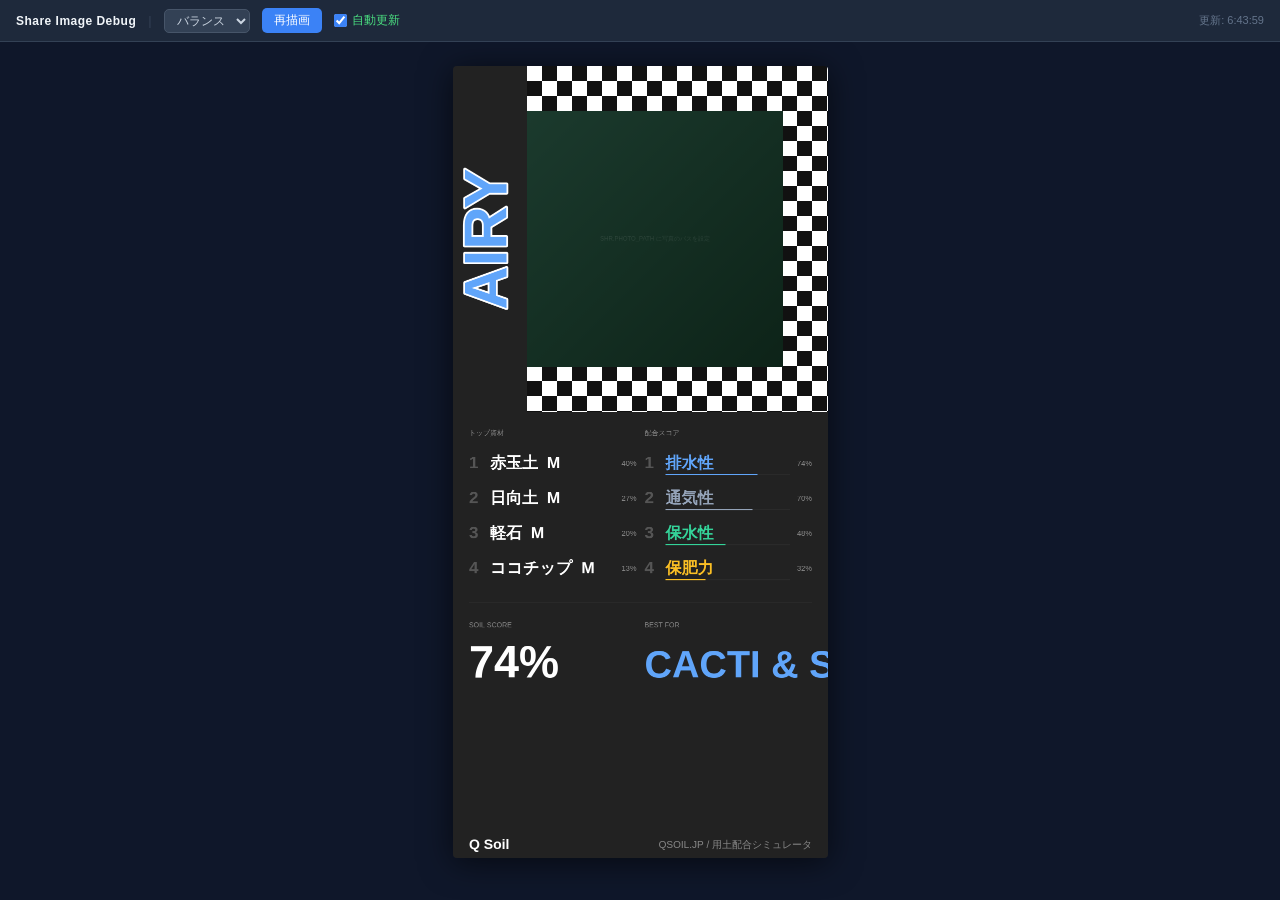
==== debug-share-image.html @ 94ed3145 "共有画像をSpotify Wrappedスタイルに全面刷新 - 750×1583px (9:19) のキャンバスに変更 - 植物写真 + 市松模様ボーダー（左ストリップ除く3辺・3セル厚）をメインビジ" ====
<!DOCTYPE html>
<html lang="ja">
<head>
  <meta charset="UTF-8">
  <title>Share Image Debug</title>
  <link rel="stylesheet" href="css/debug-share-image.css">
</head>
<body>

<div id="toolbar">
  <span class="title">Share Image Debug</span>
  <span class="sep">|</span>

  <select id="preset-select">
    <option value="balance">バランス</option>
    <option value="drainage">排水重視</option>
    <option value="water">保水重視</option>
    <option value="nutrient">保肥重視</option>
  </select>

  <button class="btn" id="redraw-btn">再描画</button>

  <label id="watch-label" class="active">
    <input type="checkbox" id="auto-watch" checked>
    自動更新
  </label>

  <span id="status">初期化中…</span>
</div>

<div id="preview-area">
  <img id="preview-img" src="" alt="share image preview">
  <p id="preview-placeholder">描画中...</p>
</div>

<!-- 必要最小限のスクリプト（simulation不要） -->
<script src="js/materials.js"></script>
<script src="js/commercial_soils.js"></script>
<script src="js/state.js"></script>
<script src="js/analysis.js"></script>
<script src="js/score-engine.js"></script>
<script src="js/share-image.js"></script>

<script>
  // share-image.js が内部で呼ぶ可能性のあるスタブ
  function showToast(msg) { setStatus(msg, false); }

  // ── 状態管理 ──
  const statusEl      = document.getElementById('status');
  const imgEl         = document.getElementById('preview-img');
  const placeholderEl = document.getElementById('preview-placeholder');
  const redrawBtn     = document.getElementById('redraw-btn');
  const presetSelect  = document.getElementById('preset-select');
  const watchCheck    = document.getElementById('auto-watch');
  const watchLabel    = document.getElementById('watch-label');

  function setStatus(msg, isError = false) {
    statusEl.textContent = msg;
    statusEl.className   = isError ? 'error' : '';
  }

  // ── プリセットデータ適用 ──
  function applyPreset(key) {
    const preset = PRESETS[key] ?? PRESETS.balance;
    objectTypes.forEach(t => { t.weight = preset[t.id] ?? 0; });
  }

  // ── 描画 ──
  async function render() {
    redrawBtn.disabled    = true;
    redrawBtn.textContent = '描画中…';
    placeholderEl.hidden  = false;
    imgEl.src             = '';

    try {
      const canvas = await buildShareCanvas();
      const dataUrl = canvas.toDataURL('image/png');
      imgEl.src = dataUrl;
      placeholderEl.hidden = true;
      setStatus('更新: ' + new Date().toLocaleTimeString('ja-JP'));
    } catch (e) {
      const msg = e.message === 'no-mats' ? '配合データがありません' : 'エラー: ' + e.message;
      setStatus(msg, true);
      console.error('[debug-share] render error:', e);
    } finally {
      redrawBtn.disabled    = false;
      redrawBtn.textContent = '再描画';
    }
  }

  // ── share-image.js の変更監視 ──
  // HEAD リクエストで Last-Modified / ETag をポーリング。変更検知でリロード。
  let lastModifiedVal = null;
  let watchTimer = null;

  async function checkFileChange() {
    try {
      const res = await fetch('js/share-image.js?_=' + Date.now(), {
        method: 'HEAD',
        cache:  'no-store',
      });
      const sig = res.headers.get('last-modified') || res.headers.get('etag') || null;
      if (sig === null) {
        // ヘッダーが取れない環境（file://など）は監視を無効化
        setStatus('自動更新非対応（ローカルサーバーが必要）');
        stopWatch();
        return;
      }
      if (lastModifiedVal !== null && sig !== lastModifiedVal) {
        setStatus('変更を検知 → リロード中...');
        location.reload();
      }
      lastModifiedVal = sig;
    } catch (_) {}
  }

  function startWatch() {
    watchTimer = setInterval(checkFileChange, 1000);
    watchLabel.classList.add('active');
  }
  function stopWatch() {
    clearInterval(watchTimer);
    watchTimer = null;
    watchLabel.classList.remove('active');
    watchCheck.checked = false;
  }

  // ── イベント ──
  redrawBtn.addEventListener('click', render);

  presetSelect.addEventListener('change', () => {
    applyPreset(presetSelect.value);
    render();
  });

  watchCheck.addEventListener('change', () => {
    watchCheck.checked ? startWatch() : stopWatch();
  });

  // ── 初期化 ──
  applyPreset(presetSelect.value);
  render();
  startWatch();
</script>
</body>
</html>
---- css/debug-share-image.css ----
*, *::before, *::after { box-sizing: border-box; margin: 0; padding: 0; }

body {
  background: #0F172A;
  color: #CBD5E1;
  font-family: "Hiragino Sans", "Yu Gothic", "Meiryo", sans-serif;
  font-size: 13px;
  display: flex;
  flex-direction: column;
  height: 100dvh;
  overflow: hidden;
}

/* ── ツールバー ── */
#toolbar {
  flex-shrink: 0;
  display: flex;
  align-items: center;
  gap: 12px;
  padding: 8px 16px;
  background: #1E293B;
  border-bottom: 1px solid #334155;
}
#toolbar .title {
  font-weight: 600;
  color: #F1F5F9;
  letter-spacing: .04em;
  font-size: 12px;
}
#toolbar .sep { color: #334155; }

/* プリセット選択 */
#preset-select {
  background: #334155;
  color: #CBD5E1;
  border: 1px solid #475569;
  border-radius: 5px;
  padding: 3px 8px;
  font-size: 12px;
  font-family: inherit;
  cursor: pointer;
}
#preset-select:focus { outline: none; border-color: #64748B; }

/* ボタン共通 */
.btn {
  padding: 4px 12px;
  border: none;
  border-radius: 5px;
  font-size: 12px;
  font-family: inherit;
  cursor: pointer;
}
#redraw-btn { background: #3B82F6; color: #fff; }
#redraw-btn:hover { background: #2563EB; }
#redraw-btn:disabled { background: #475569; cursor: default; }

/* 自動監視トグル */
#watch-label {
  display: flex;
  align-items: center;
  gap: 5px;
  cursor: pointer;
  color: #94A3B8;
  font-size: 12px;
  user-select: none;
}
#watch-label input { cursor: pointer; accent-color: #3B82F6; }
#watch-label.active { color: #4ADE80; }

/* ステータス */
#status {
  margin-left: auto;
  color: #64748B;
  font-size: 11px;
  font-variant-numeric: tabular-nums;
}
#status.error { color: #F87171; }

/* ── プレビューエリア ── */
#preview-area {
  flex: 1;
  overflow-y: auto;
  display: flex;
  justify-content: center;
  align-items: flex-start;
  padding: 24px 16px;
}

#preview-img {
  display: block;
  width: 375px;   /* 実寸750pxの50%。ウィンドウ幅に合わせてCSSで調整 */
  max-width: 100%;
  height: auto;
  border-radius: 4px;
  box-shadow: 0 4px 32px rgba(0,0,0,.6);
}
#preview-img[src=""] { display: none; }
#preview-placeholder {
  color: #475569;
  font-size: 13px;
  padding: 48px 0;
}
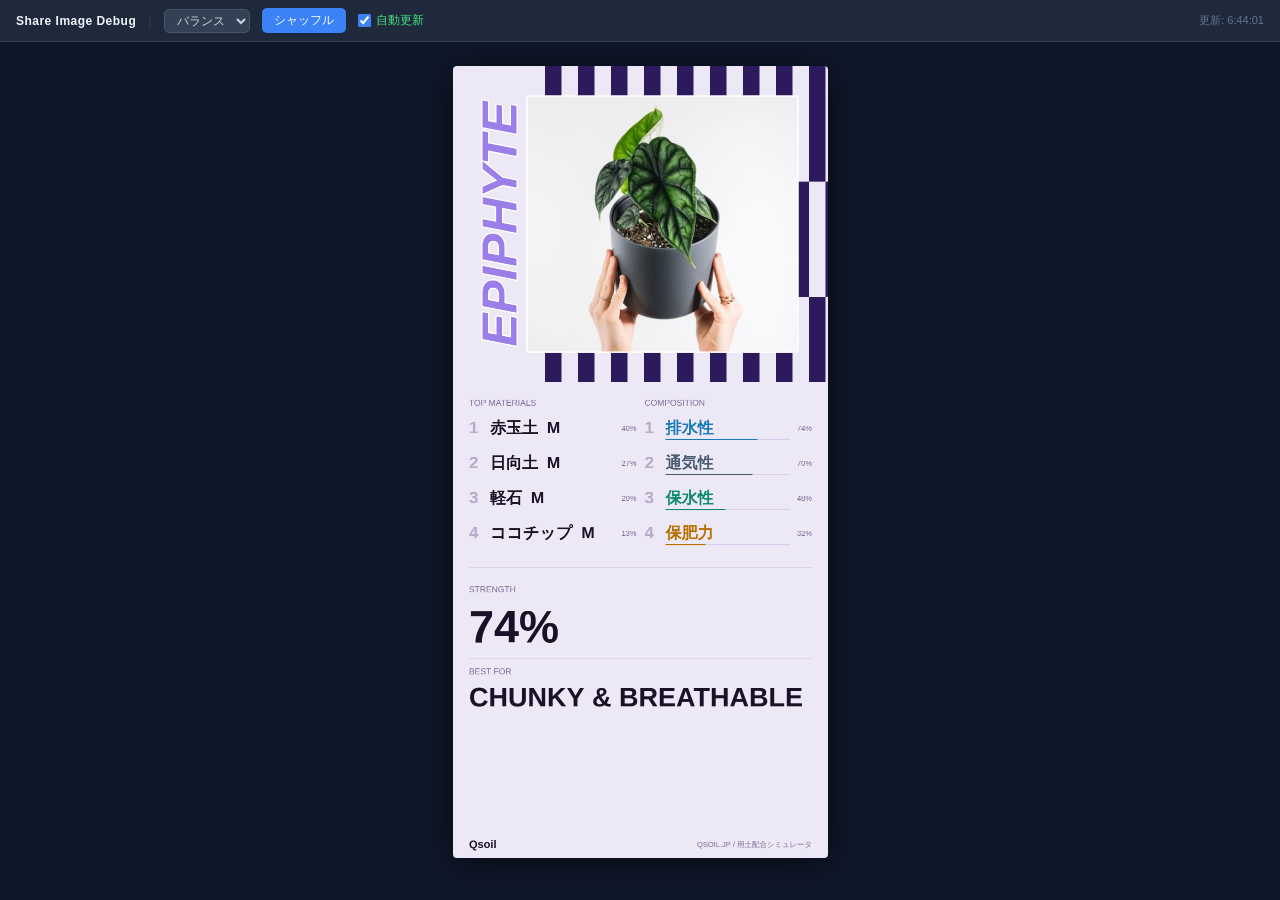
==== commit 0f6352ef: "共有モーダルをリニューアル：テーマカルーセル・ライブプレビュー・Web Share API対応 - 12種のカラーテーマをサムネカルーセルで選択可能に - 選択中サムネのscale拡大がクリップされる" ====
--- a/debug-share-image.html
+++ b/debug-share-image.html
@@ -18,7 +18,7 @@
     <option value="nutrient">保肥重視</option>
   </select>
 
-  <button class="btn" id="redraw-btn">再描画</button>
+  <button class="btn" id="redraw-btn">シャッフル</button>
 
   <label id="watch-label" class="active">
     <input type="checkbox" id="auto-watch" checked>
@@ -84,7 +84,7 @@
       console.error('[debug-share] render error:', e);
     } finally {
       redrawBtn.disabled    = false;
-      redrawBtn.textContent = '再描画';
+      redrawBtn.textContent = 'シャッフル';
     }
   }
 
